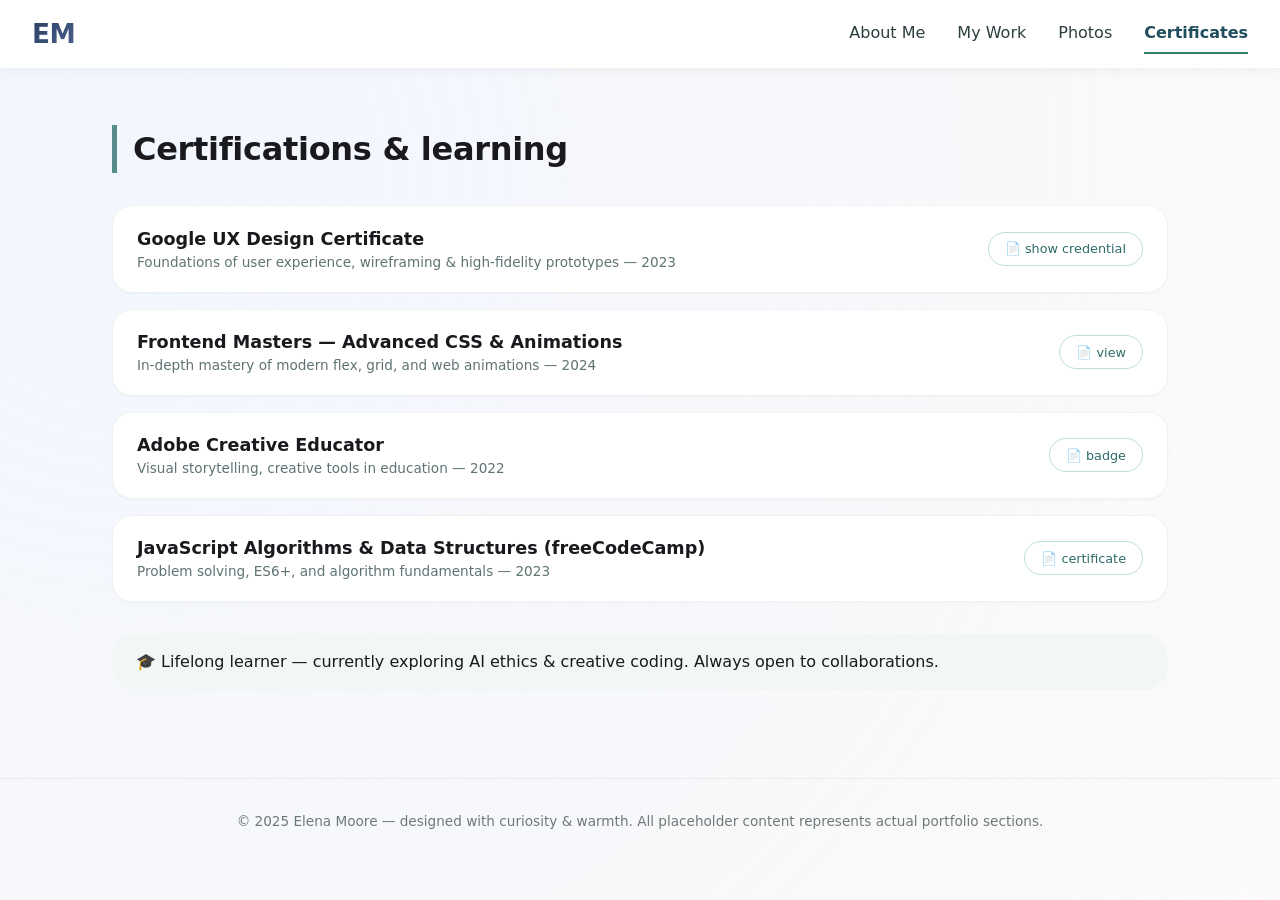
==== certificates.html @ be249869 "Rename certs.html to certificates.html" ====
<!DOCTYPE html>
<html lang="en">
<head>
  <meta charset="UTF-8">
  <meta name="viewport" content="width=device-width, initial-scale=1.0, viewport-fit=cover">
  <title>Elena Moore | Certificates</title>
  <link rel="stylesheet" href="css/style.css">
</head>
<body>

<header class="site-header">
  <div class="nav-container">
    <div class="logo">
      <a href="index.html">EM</a>
    </div>
    <ul class="nav-links">
      <li><a href="index.html">About Me</a></li>
      <li><a href="work.html">My Work</a></li>
      <li><a href="photos.html">Photos</a></li>
      <li><a href="certificates.html" class="active">Certificates</a></li>
    </ul>
  </div>
</header>

<main class="main-content">
  <h2 class="section-title">Certifications & learning</h2>
  <div class="cert-list">
    <div class="cert-entry">
      <div class="cert-info">
        <h4>Google UX Design Certificate</h4>
        <p>Foundations of user experience, wireframing & high-fidelity prototypes — 2023</p>
      </div>
      <a href="#" class="cert-link" onclick="alert('🔐 Demo credential. In production, this would link to your actual certificate.'); return false;">📄 show credential</a>
    </div>
    <div class="cert-entry">
      <div class="cert-info">
        <h4>Frontend Masters — Advanced CSS & Animations</h4>
        <p>In-depth mastery of modern flex, grid, and web animations — 2024</p>
      </div>
      <a href="#" class="cert-link" onclick="alert('🔐 Demo credential. In production, this would link to your actual certificate.'); return false;">📄 view</a>
    </div>
    <div class="cert-entry">
      <div class="cert-info">
        <h4>Adobe Creative Educator</h4>
        <p>Visual storytelling, creative tools in education — 2022</p>
      </div>
      <a href="#" class="cert-link" onclick="alert('🔐 Demo credential. In production, this would link to your actual certificate.'); return false;">📄 badge</a>
    </div>
    <div class="cert-entry">
      <div class="cert-info">
        <h4>JavaScript Algorithms & Data Structures (freeCodeCamp)</h4>
        <p>Problem solving, ES6+, and algorithm fundamentals — 2023</p>
      </div>
      <a href="#" class="cert-link" onclick="alert('🔐 Demo credential. In production, this would link to your actual certificate.'); return false;">📄 certificate</a>
    </div>
  </div>
  <div style="margin-top: 2rem; background: #f2f6f5; border-radius: 24px; padding: 1rem 1.5rem;">
    <p>🎓 Lifelong learner — currently exploring AI ethics & creative coding. Always open to collaborations.</p>
  </div>
</main>

<footer class="site-footer">
  <p>© 2025 Elena Moore — designed with curiosity & warmth. All placeholder content represents actual portfolio sections.</p>
</footer>

</body>
</html>
---- css/style.css ----
* {
  margin: 0;
  padding: 0;
  box-sizing: border-box;
}

body {
  background: #fbfbfd;
  font-family: 'Inter', system-ui, -apple-system, 'Segoe UI', Roboto, Helvetica, Arial, sans-serif;
  color: #1a1a1e;
  line-height: 1.5;
  scroll-behavior: smooth;
}

/* smooth gradient background accent */
body::before {
  content: '';
  position: fixed;
  top: 0;
  left: 0;
  width: 100%;
  height: 100%;
  background: radial-gradient(circle at 10% 20%, rgba(230, 240, 255, 0.4), rgba(255, 245, 240, 0.2));
  z-index: -2;
  pointer-events: none;
}

/* ========== NAVIGATION (TOP) ========== */
.site-header {
  background: rgba(255, 255, 255, 0.92);
  backdrop-filter: blur(12px);
  -webkit-backdrop-filter: blur(12px);
  box-shadow: 0 1px 2px rgba(0, 0, 0, 0.02), 0 4px 12px rgba(0, 0, 0, 0.03);
  border-bottom: 1px solid rgba(0, 0, 0, 0.05);
  position: sticky;
  top: 0;
  z-index: 100;
  width: 100%;
}

.nav-container {
  max-width: 1280px;
  margin: 0 auto;
  padding: 0.9rem 2rem;
  display: flex;
  align-items: center;
  justify-content: space-between;
  flex-wrap: wrap;
  gap: 1rem;
}

.logo a {
  font-size: 1.65rem;
  font-weight: 600;
  letter-spacing: -0.02em;
  background: linear-gradient(135deg, #2c3e66, #4a628a);
  background-clip: text;
  -webkit-background-clip: text;
  color: transparent;
  text-decoration: none;
  transition: opacity 0.2s;
}

.logo a:hover {
  opacity: 0.8;
}

.nav-links {
  display: flex;
  gap: 2rem;
  list-style: none;
  flex-wrap: wrap;
}

.nav-links li a {
  text-decoration: none;
  font-size: 1rem;
  font-weight: 500;
  font-family: inherit;
  color: #2c3e3f;
  padding: 0.4rem 0;
  transition: color 0.2s, border-bottom 0.2s;
  border-bottom: 2px solid transparent;
  display: inline-block;
}

.nav-links li a:hover {
  color: #1f5f6b;
  border-bottom-color: #87b9bb;
}

/* active tab indicator */
.nav-links li a.active {
  color: #1f4e5c;
  border-bottom-color: #2f7d6b;
  font-weight: 600;
}

/* ========== MAIN CONTENT ========== */
.main-content {
  max-width: 1120px;
  margin: 2rem auto 4rem;
  padding: 1.5rem 2rem;
  animation: fadeScale 0.35s ease-out forwards;
}

@keyframes fadeScale {
  0% {
    opacity: 0;
    transform: translateY(12px);
  }
  100% {
    opacity: 1;
    transform: translateY(0);
  }
}

/* about me */
.about-grid {
  display: flex;
  flex-wrap: wrap;
  gap: 2.5rem;
  align-items: center;
  margin-top: 1rem;
}

.profile-pic {
  flex: 1.2;
  min-width: 200px;
  text-align: center;
}

.avatar-placeholder {
  background: linear-gradient(145deg, #d9e2ec, #cbdbe9);
  border-radius: 48% 52% 40% 60% / 70% 40% 60% 30%;
  width: 240px;
  height: 240px;
  display: inline-flex;
  align-items: center;
  justify-content: center;
  box-shadow: 0 20px 30px -12px rgba(0, 0, 0, 0.1);
  transition: transform 0.3s;
}

.avatar-placeholder:hover {
  transform: scale(1.02);
}

.avatar-placeholder span {
  font-size: 4.2rem;
  font-weight: 400;
  color: #2a4b5c;
}

.about-text {
  flex: 2;
}

.about-text h2 {
  font-size: 2.2rem;
  font-weight: 600;
  letter-spacing: -0.01em;
  background: linear-gradient(115deg, #1e2f3f, #2d5f6e);
  background-clip: text;
  -webkit-background-clip: text;
  color: transparent;
  margin-bottom: 0.75rem;
}

.about-text .tagline {
  font-size: 1.2rem;
  color: #3f6b6b;
  border-left: 3px solid #6aa9aa;
  padding-left: 1rem;
  margin-bottom: 1.2rem;
}

.about-text p {
  margin-bottom: 1.2rem;
  color: #2d3a40;
}

.social-links {
  display: flex;
  gap: 1rem;
  margin-top: 1rem;
}

.social-links a {
  text-decoration: none;
  font-weight: 500;
  background: #eef3f3;
  padding: 0.3rem 1rem;
  border-radius: 40px;
  font-size: 0.85rem;
  color: #235b5e;
  transition: all 0.2s;
}

.social-links a:hover {
  background: #d0e2e2;
  color: #0e3e42;
}

/* work / photos / certificates cards style */
.section-title {
  font-size: 2rem;
  font-weight: 600;
  margin-bottom: 2rem;
  letter-spacing: -0.3px;
  border-left: 5px solid #578a8b;
  padding-left: 1rem;
}

.cards-grid {
  display: grid;
  grid-template-columns: repeat(auto-fill, minmax(280px, 1fr));
  gap: 2rem;
}

.card {
  background: white;
  border-radius: 28px;
  padding: 1.5rem;
  box-shadow: 0 10px 20px -5px rgba(0, 0, 0, 0.05), 0 0 0 1px rgba(0, 0, 0, 0.02);
  transition: all 0.25s ease;
  border: 1px solid rgba(0, 0, 0, 0.03);
}

.card:hover {
  transform: translateY(-5px);
  box-shadow: 0 24px 36px -12px rgba(0, 0, 0, 0.12);
  border-color: rgba(100, 140, 130, 0.2);
}

.card-icon {
  font-size: 2.5rem;
  margin-bottom: 1rem;
}

.card h3 {
  font-size: 1.4rem;
  margin-bottom: 0.5rem;
  font-weight: 600;
}

.card p {
  color: #4b5b60;
  font-size: 0.9rem;
}

.badge {
  display: inline-block;
  background: #eef2f5;
  border-radius: 100px;
  padding: 0.2rem 0.8rem;
  font-size: 0.75rem;
  margin-top: 1rem;
  color: #2c6b6b;
}

/* photo gallery specific */
.photo-gallery {
  display: grid;
  grid-template-columns: repeat(auto-fill, minmax(200px, 1fr));
  gap: 1.5rem;
}

.photo-item {
  background: #fffaf5;
  border-radius: 24px;
  overflow: hidden;
  box-shadow: 0 6px 12px -8px rgba(0, 0, 0, 0.1);
  transition: 0.2s;
}

.photo-placeholder {
  background: #ebe9e9;
  height: 180px;
  display: flex;
  align-items: center;
  justify-content: center;
  font-size: 3rem;
  color: #6f8f8f;
}

.photo-item p {
  padding: 0.8rem 1rem;
  font-weight: 500;
  background: white;
  text-align: center;
}

/* certificates style */
.cert-list {
  display: flex;
  flex-direction: column;
  gap: 1rem;
}

.cert-entry {
  background: white;
  border-radius: 20px;
  padding: 1.2rem 1.5rem;
  display: flex;
  align-items: center;
  flex-wrap: wrap;
  justify-content: space-between;
  box-shadow: 0 1px 2px rgba(0, 0, 0, 0.03);
  border: 1px solid #eef2f0;
}

.cert-info h4 {
  font-weight: 600;
  font-size: 1.1rem;
}

.cert-info p {
  font-size: 0.85rem;
  color: #5f7373;
}

.cert-link {
  background: none;
  border: 1.5px solid #bbe0dc;
  padding: 0.4rem 1rem;
  border-radius: 60px;
  font-size: 0.8rem;
  font-weight: 500;
  color: #2e6b67;
  cursor: pointer;
  transition: 0.1s;
  display: inline-block;
  text-decoration: none;
}

.cert-link:hover {
  background: #e0f0ee;
}

/* footer */
.site-footer {
  text-align: center;
  padding: 2rem;
  margin-top: 2rem;
  color: #6c7a77;
  font-size: 0.85rem;
  border-top: 1px solid rgba(0, 0, 0, 0.05);
}

/* responsive */
@media (max-width: 680px) {
  .nav-container {
    flex-direction: column;
    align-items: center;
    padding: 1rem;
  }
  .nav-links {
    justify-content: center;
    gap: 1.2rem;
  }
  .about-grid {
    flex-direction: column;
    text-align: center;
  }
  .about-text .tagline {
    border-left: none;
    text-align: center;
  }
  .section-title {
    font-size: 1.8rem;
  }
  .main-content {
    padding: 1rem;
  }
}
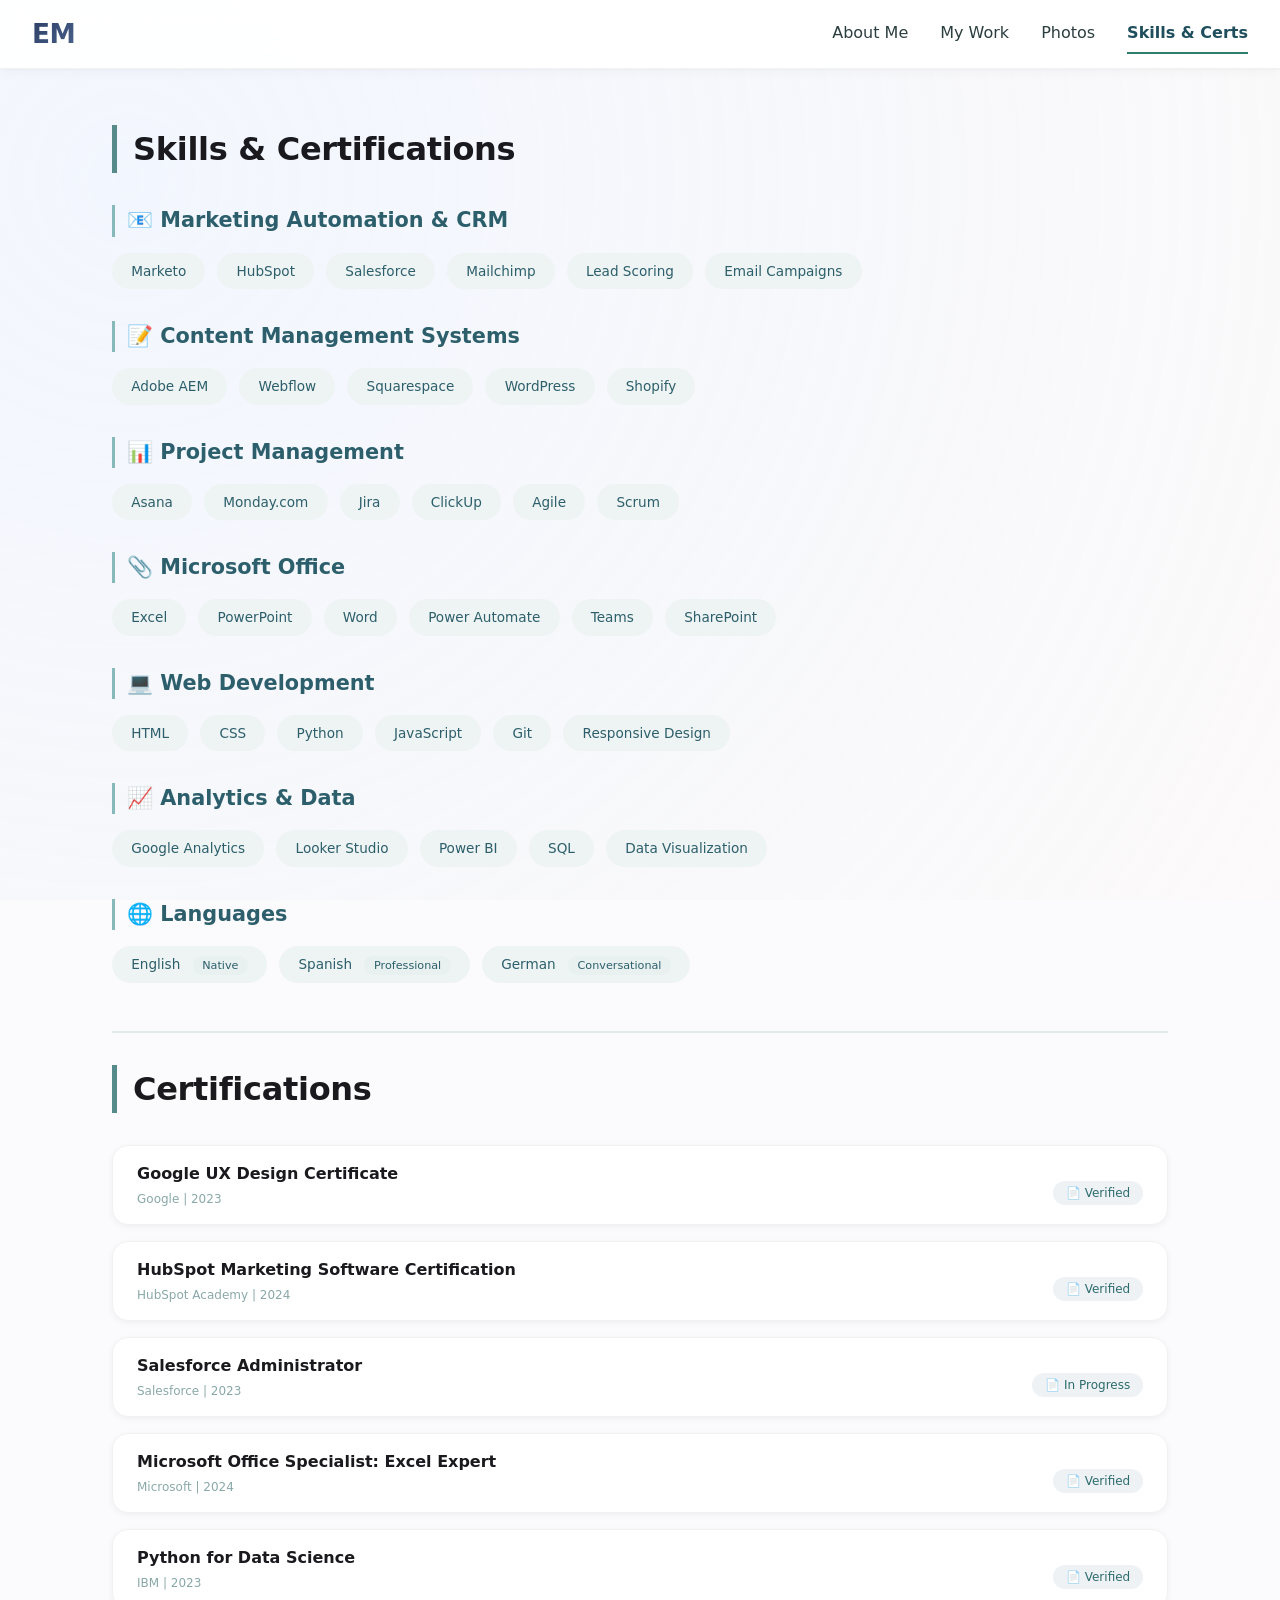
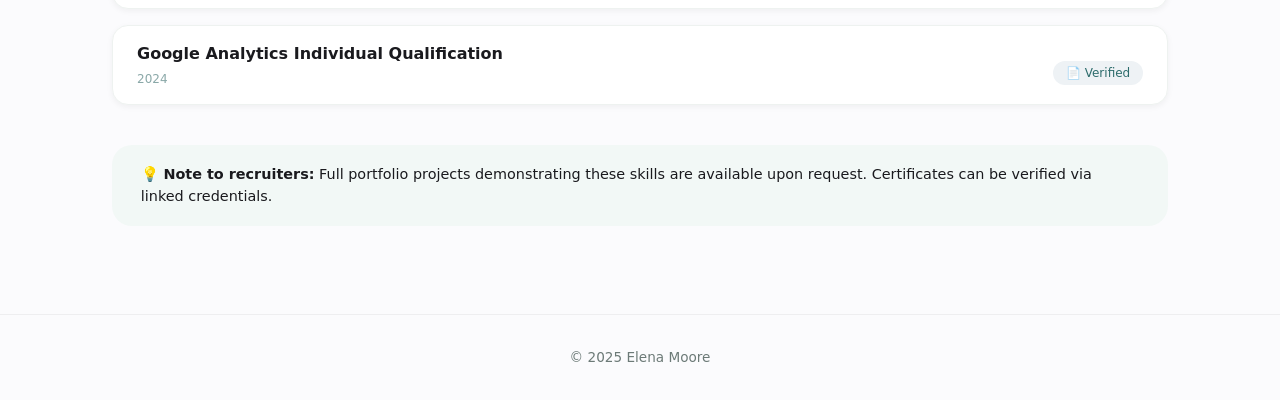
==== commit dbfae4c1: "Update certificates.html" ====
--- a/certificates.html
+++ b/certificates.html
@@ -2,9 +2,99 @@
 <html lang="en">
 <head>
   <meta charset="UTF-8">
-  <meta name="viewport" content="width=device-width, initial-scale=1.0, viewport-fit=cover">
-  <title>Elena Moore | Certificates</title>
+  <meta name="viewport" content="width=device-width, initial-scale=1.0">
+  <title>Elena Moore | Skills & Certificates</title>
   <link rel="stylesheet" href="css/style.css">
+  <style>
+    /* Additional styles for skills page */
+    .skills-section {
+      margin-bottom: 3rem;
+    }
+    
+    .skills-category {
+      margin-bottom: 2rem;
+    }
+    
+    .skills-category h3 {
+      font-size: 1.3rem;
+      margin-bottom: 1rem;
+      color: #2c5f6b;
+      border-left: 3px solid #87b9bb;
+      padding-left: 0.75rem;
+    }
+    
+    .skills-grid {
+      display: flex;
+      flex-wrap: wrap;
+      gap: 0.75rem;
+      margin-bottom: 1rem;
+    }
+    
+    .skill-tag {
+      background: #eef3f3;
+      padding: 0.5rem 1.2rem;
+      border-radius: 40px;
+      font-size: 0.85rem;
+      font-weight: 500;
+      color: #2c5f6b;
+      transition: all 0.2s;
+    }
+    
+    .skill-tag:hover {
+      background: #d0e2e2;
+      transform: translateY(-2px);
+    }
+    
+    .skill-tag.highlight {
+      background: #2c5f6b;
+      color: white;
+    }
+    
+    .cert-section {
+      margin-top: 2rem;
+      padding-top: 1rem;
+      border-top: 2px solid #e0eceb;
+    }
+    
+    .cert-item {
+      background: white;
+      border-radius: 16px;
+      padding: 1rem 1.5rem;
+      margin-bottom: 1rem;
+      display: flex;
+      justify-content: space-between;
+      align-items: center;
+      flex-wrap: wrap;
+      gap: 0.5rem;
+      box-shadow: 0 2px 6px rgba(0,0,0,0.05);
+      border: 1px solid #eef2f0;
+    }
+    
+    .cert-info h4 {
+      font-size: 1rem;
+      margin-bottom: 0.25rem;
+    }
+    
+    .cert-date {
+      font-size: 0.75rem;
+      color: #8aa8a8;
+    }
+    
+    .skill-level {
+      font-size: 0.7rem;
+      background: #e8f0f0;
+      padding: 0.2rem 0.6rem;
+      border-radius: 20px;
+      margin-left: 0.5rem;
+    }
+    
+    @media (max-width: 600px) {
+      .cert-item {
+        flex-direction: column;
+        align-items: flex-start;
+      }
+    }
+  </style>
 </head>
 <body>
 
@@ -17,50 +107,165 @@
       <li><a href="index.html">About Me</a></li>
       <li><a href="work.html">My Work</a></li>
       <li><a href="photos.html">Photos</a></li>
-      <li><a href="certificates.html" class="active">Certificates</a></li>
+      <li><a href="certificates.html" class="active">Skills & Certs</a></li>
     </ul>
   </div>
 </header>
 
 <main class="main-content">
-  <h2 class="section-title">Certifications & learning</h2>
-  <div class="cert-list">
-    <div class="cert-entry">
+  <h2 class="section-title">Skills & Certifications</h2>
+  
+  <!-- SKILLS SECTION -->
+  <div class="skills-section">
+    
+    <!-- Marketing Automation -->
+    <div class="skills-category">
+      <h3>📧 Marketing Automation & CRM</h3>
+      <div class="skills-grid">
+        <span class="skill-tag">Marketo</span>
+        <span class="skill-tag">HubSpot</span>
+        <span class="skill-tag">Salesforce</span>
+        <span class="skill-tag">Mailchimp</span>
+        <span class="skill-tag">Lead Scoring</span>
+        <span class="skill-tag">Email Campaigns</span>
+      </div>
+    </div>
+    
+    <!-- Content Management -->
+    <div class="skills-category">
+      <h3>📝 Content Management Systems</h3>
+      <div class="skills-grid">
+        <span class="skill-tag">Adobe AEM</span>
+        <span class="skill-tag">Webflow</span>
+        <span class="skill-tag">Squarespace</span>
+        <span class="skill-tag">WordPress</span>
+        <span class="skill-tag">Shopify</span>
+      </div>
+    </div>
+    
+    <!-- Project Management -->
+    <div class="skills-category">
+      <h3>📊 Project Management</h3>
+      <div class="skills-grid">
+        <span class="skill-tag">Asana</span>
+        <span class="skill-tag">Monday.com</span>
+        <span class="skill-tag">Jira</span>
+        <span class="skill-tag">ClickUp</span>
+        <span class="skill-tag">Agile</span>
+        <span class="skill-tag">Scrum</span>
+      </div>
+    </div>
+    
+    <!-- Microsoft Office -->
+    <div class="skills-category">
+      <h3>📎 Microsoft Office</h3>
+      <div class="skills-grid">
+        <span class="skill-tag">Excel</span>
+        <span class="skill-tag">PowerPoint</span>
+        <span class="skill-tag">Word</span>
+        <span class="skill-tag">Power Automate</span>
+        <span class="skill-tag">Teams</span>
+        <span class="skill-tag">SharePoint</span>
+      </div>
+    </div>
+    
+    <!-- Web Development -->
+    <div class="skills-category">
+      <h3>💻 Web Development</h3>
+      <div class="skills-grid">
+        <span class="skill-tag">HTML</span>
+        <span class="skill-tag">CSS</span>
+        <span class="skill-tag">Python</span>
+        <span class="skill-tag">JavaScript</span>
+        <span class="skill-tag">Git</span>
+        <span class="skill-tag">Responsive Design</span>
+      </div>
+    </div>
+    
+    <!-- Analytics -->
+    <div class="skills-category">
+      <h3>📈 Analytics & Data</h3>
+      <div class="skills-grid">
+        <span class="skill-tag">Google Analytics</span>
+        <span class="skill-tag">Looker Studio</span>
+        <span class="skill-tag">Power BI</span>
+        <span class="skill-tag">SQL</span>
+        <span class="skill-tag">Data Visualization</span>
+      </div>
+    </div>
+    
+    <!-- Languages (if applicable) -->
+    <div class="skills-category">
+      <h3>🌐 Languages</h3>
+      <div class="skills-grid">
+        <span class="skill-tag">English <span class="skill-level">Native</span></span>
+        <span class="skill-tag">Spanish <span class="skill-level">Professional</span></span>
+        <span class="skill-tag">German <span class="skill-level">Conversational</span></span>
+      </div>
+    </div>
+  </div>
+  
+  <!-- CERTIFICATIONS SECTION -->
+  <div class="cert-section">
+    <h2 class="section-title" style="margin-top: 1rem;">Certifications</h2>
+    
+    <div class="cert-item">
       <div class="cert-info">
         <h4>Google UX Design Certificate</h4>
-        <p>Foundations of user experience, wireframing & high-fidelity prototypes — 2023</p>
-      </div>
-      <a href="#" class="cert-link" onclick="alert('🔐 Demo credential. In production, this would link to your actual certificate.'); return false;">📄 show credential</a>
-    </div>
-    <div class="cert-entry">
-      <div class="cert-info">
-        <h4>Frontend Masters — Advanced CSS & Animations</h4>
-        <p>In-depth mastery of modern flex, grid, and web animations — 2024</p>
-      </div>
-      <a href="#" class="cert-link" onclick="alert('🔐 Demo credential. In production, this would link to your actual certificate.'); return false;">📄 view</a>
-    </div>
-    <div class="cert-entry">
-      <div class="cert-info">
-        <h4>Adobe Creative Educator</h4>
-        <p>Visual storytelling, creative tools in education — 2022</p>
-      </div>
-      <a href="#" class="cert-link" onclick="alert('🔐 Demo credential. In production, this would link to your actual certificate.'); return false;">📄 badge</a>
-    </div>
-    <div class="cert-entry">
-      <div class="cert-info">
-        <h4>JavaScript Algorithms & Data Structures (freeCodeCamp)</h4>
-        <p>Problem solving, ES6+, and algorithm fundamentals — 2023</p>
-      </div>
-      <a href="#" class="cert-link" onclick="alert('🔐 Demo credential. In production, this would link to your actual certificate.'); return false;">📄 certificate</a>
-    </div>
-  </div>
-  <div style="margin-top: 2rem; background: #f2f6f5; border-radius: 24px; padding: 1rem 1.5rem;">
-    <p>🎓 Lifelong learner — currently exploring AI ethics & creative coding. Always open to collaborations.</p>
+        <div class="cert-date">Google | 2023</div>
+      </div>
+      <span class="badge">📄 Verified</span>
+    </div>
+    
+    <div class="cert-item">
+      <div class="cert-info">
+        <h4>HubSpot Marketing Software Certification</h4>
+        <div class="cert-date">HubSpot Academy | 2024</div>
+      </div>
+      <span class="badge">📄 Verified</span>
+    </div>
+    
+    <div class="cert-item">
+      <div class="cert-info">
+        <h4>Salesforce Administrator</h4>
+        <div class="cert-date">Salesforce | 2023</div>
+      </div>
+      <span class="badge">📄 In Progress</span>
+    </div>
+    
+    <div class="cert-item">
+      <div class="cert-info">
+        <h4>Microsoft Office Specialist: Excel Expert</h4>
+        <div class="cert-date">Microsoft | 2024</div>
+      </div>
+      <span class="badge">📄 Verified</span>
+    </div>
+    
+    <div class="cert-item">
+      <div class="cert-info">
+        <h4>Python for Data Science</h4>
+        <div class="cert-date">IBM | 2023</div>
+      </div>
+      <span class="badge">📄 Verified</span>
+    </div>
+    
+    <div class="cert-item">
+      <div class="cert-info">
+        <h4>Google Analytics Individual Qualification</h4>
+        <div class="cert-date">2024</div>
+      </div>
+      <span class="badge">📄 Verified</span>
+    </div>
+  </div>
+  
+  <!-- Optional: Skill Proficiency Summary -->
+  <div style="margin-top: 2.5rem; background: #f2f8f6; border-radius: 20px; padding: 1.2rem 1.8rem;">
+    <p style="font-size: 0.9rem;">💡 <strong>Note to recruiters:</strong> Full portfolio projects demonstrating these skills are available upon request. Certificates can be verified via linked credentials.</p>
   </div>
 </main>
 
 <footer class="site-footer">
-  <p>© 2025 Elena Moore — designed with curiosity & warmth. All placeholder content represents actual portfolio sections.</p>
+  <p>© 2025 Elena Moore</p>
 </footer>
 
 </body>
--- a/css/style.css
+++ b/css/style.css
@@ -131,21 +131,46 @@
 }
 
 .avatar-placeholder {
-  background: linear-gradient(145deg, #d9e2ec, #cbdbe9);
-  border-radius: 48% 52% 40% 60% / 70% 40% 60% 30%;
   width: 240px;
   height: 240px;
-  display: inline-flex;
-  align-items: center;
-  justify-content: center;
-  box-shadow: 0 20px 30px -12px rgba(0, 0, 0, 0.1);
-  transition: transform 0.3s;
-}
-
+  margin: 0 auto;
+  /* Choose your preferred shape below - I recommend starting with #1 */
+  
+  /* OPTION 1: Clean circle (best for preserving quality) 
+  border-radius: 50%; */
+  
+  /* OPTION 2: Subtle rounded square 
+  border-radius: 28px; */
+  
+  /* OPTION 3: Original blob shape */
+  border-radius: 48% 52% 40% 60% / 70% 40% 60% 30%; 
+  
+  overflow: hidden;
+  box-shadow: 0 20px 30px -12px rgba(0, 0, 0, 0.15);
+  transition: transform 0.3s ease, box-shadow 0.3s ease;
+  background: #f0f3f5; /* Neutral background while loading */
+}
+
+.avatar-placeholder img {
+  width: 100%;
+  height: 100%;
+  object-fit: cover;  /* Preserves aspect ratio while filling container */
+  object-position: center 20%; /* Adjusts vertical focus - change 20% to where eyes/face are */
+  display: block;
+  image-rendering: auto;  /* Ensures browser uses highest quality */
+  image-rendering: crisp-edges;  /* For sharp edges on PNGs */
+  image-rendering: pixelated;  /* For pixel art - remove if not needed */
+}
+
+/* Optional: Slight zoom on hover (doesn't reduce quality) */
 .avatar-placeholder:hover {
   transform: scale(1.02);
-}
-
+  box-shadow: 0 25px 35px -12px rgba(0, 0, 0, 0.2);
+}
+
+.avatar-placeholder:hover img {
+  transform: scale(1.03);  /* Subtle zoom preserves quality */
+}
 .avatar-placeholder span {
   font-size: 4.2rem;
   font-weight: 400;
@@ -373,4 +398,4 @@
   .main-content {
     padding: 1rem;
   }
-}+}
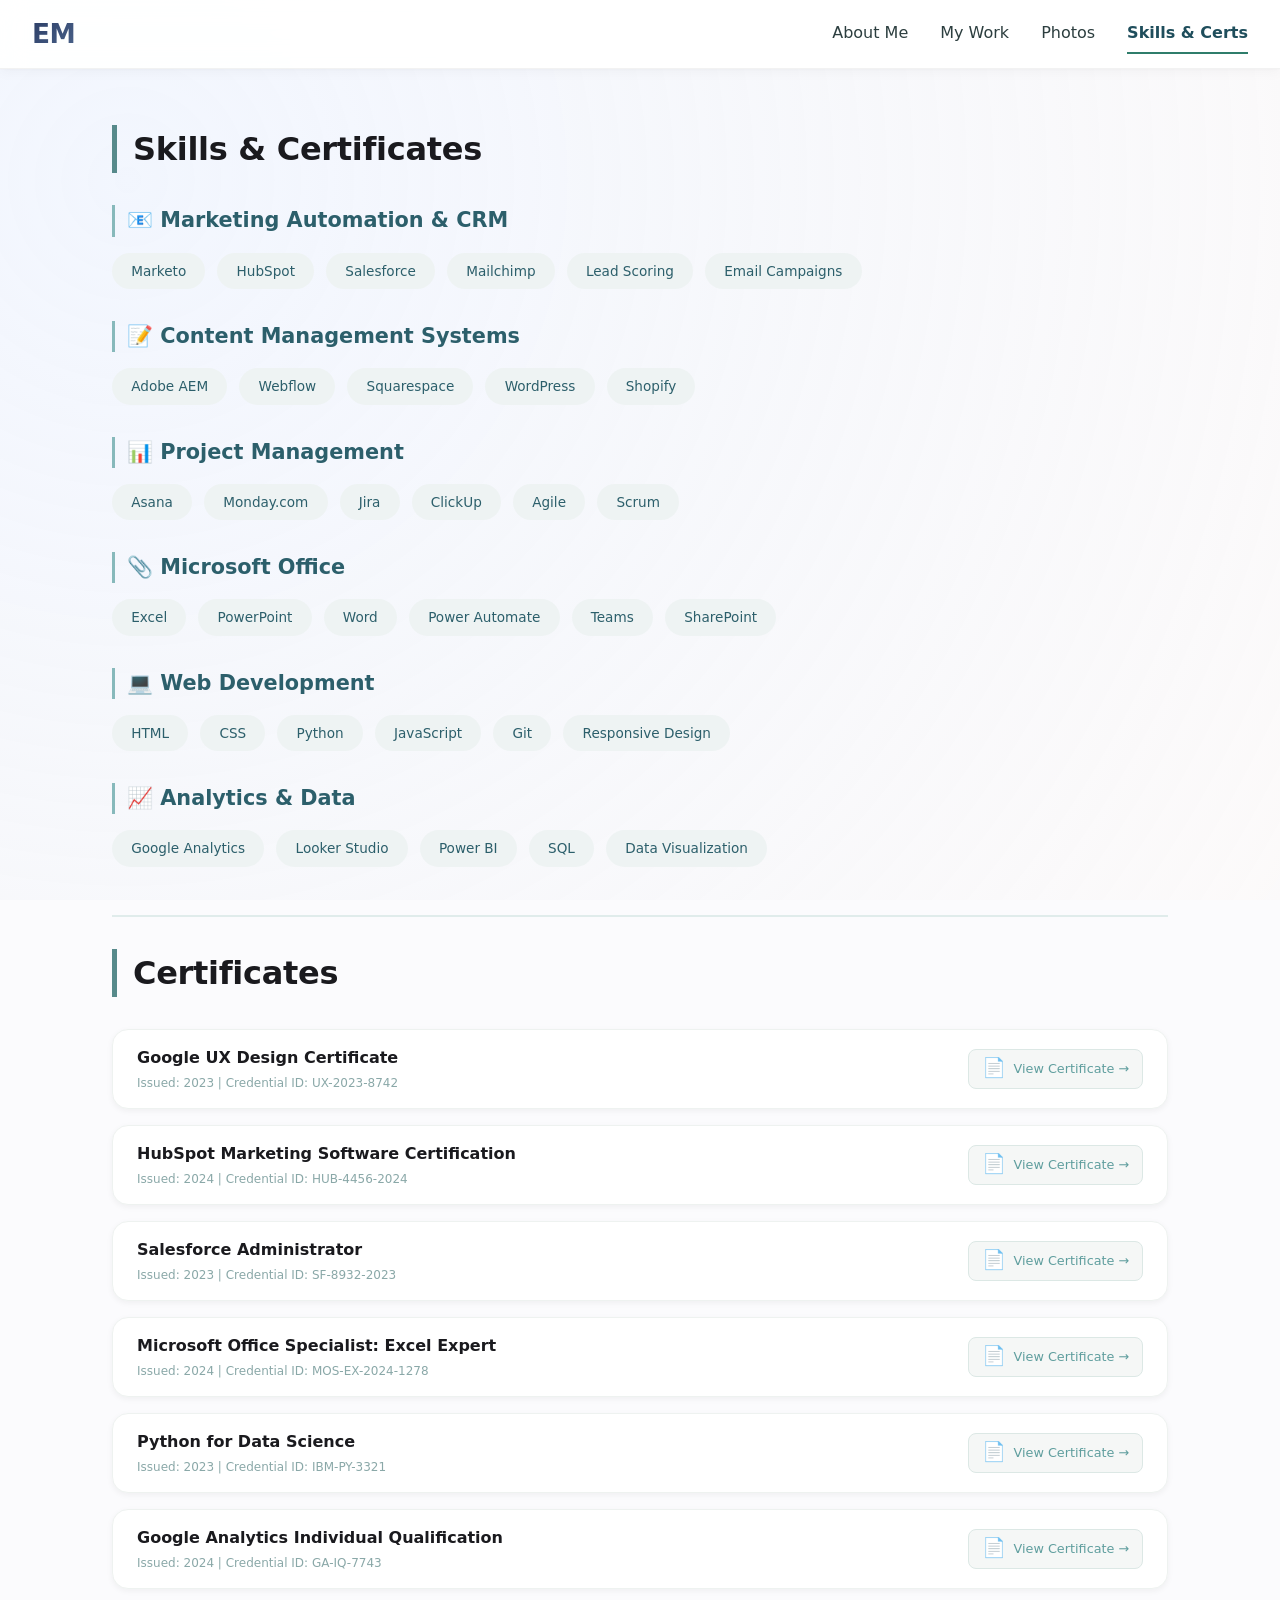
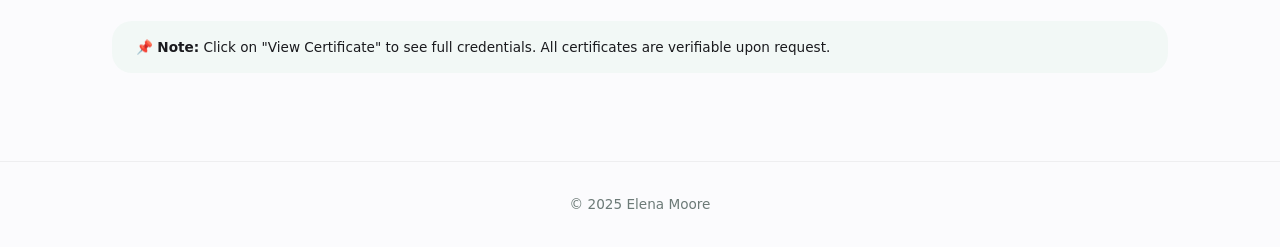
==== commit 65fb0f97: "Update certificates.html" ====
--- a/certificates.html
+++ b/certificates.html
@@ -45,11 +45,7 @@
       transform: translateY(-2px);
     }
     
-    .skill-tag.highlight {
-      background: #2c5f6b;
-      color: white;
-    }
-    
+    /* Certificates section */
     .cert-section {
       margin-top: 2rem;
       padding-top: 1rem;
@@ -65,9 +61,19 @@
       justify-content: space-between;
       align-items: center;
       flex-wrap: wrap;
-      gap: 0.5rem;
+      gap: 1rem;
       box-shadow: 0 2px 6px rgba(0,0,0,0.05);
       border: 1px solid #eef2f0;
+      transition: all 0.2s;
+    }
+    
+    .cert-item:hover {
+      box-shadow: 0 4px 12px rgba(0,0,0,0.1);
+    }
+    
+    .cert-info {
+      flex: 2;
+      min-width: 180px;
     }
     
     .cert-info h4 {
@@ -80,18 +86,121 @@
       color: #8aa8a8;
     }
     
-    .skill-level {
-      font-size: 0.7rem;
-      background: #e8f0f0;
-      padding: 0.2rem 0.6rem;
-      border-radius: 20px;
-      margin-left: 0.5rem;
-    }
-    
-    @media (max-width: 600px) {
+    /* Thumbnail styles */
+    .cert-thumbnail {
+      cursor: pointer;
+      transition: all 0.2s;
+      background: #f5f7f6;
+      border-radius: 8px;
+      padding: 0.3rem 0.8rem;
+      display: flex;
+      align-items: center;
+      gap: 0.5rem;
+      border: 1px solid #dce8e5;
+    }
+    
+    .cert-thumbnail:hover {
+      background: #e8f0ee;
+      transform: scale(1.02);
+    }
+    
+    .cert-thumbnail span:first-child {
+      font-size: 1.2rem;
+    }
+    
+    .thumbnail-icon {
+      font-size: 0.8rem;
+      color: #5f9e9e;
+    }
+    
+    /* Modal/Popup styles */
+    .modal {
+      display: none;
+      position: fixed;
+      z-index: 1000;
+      left: 0;
+      top: 0;
+      width: 100%;
+      height: 100%;
+      background-color: rgba(0,0,0,0.85);
+      backdrop-filter: blur(5px);
+    }
+    
+    .modal-content {
+      position: relative;
+      background-color: white;
+      margin: 5% auto;
+      padding: 1rem;
+      width: 85%;
+      max-width: 800px;
+      border-radius: 16px;
+      box-shadow: 0 25px 50px rgba(0,0,0,0.3);
+      animation: modalFadeIn 0.3s ease;
+    }
+    
+    @keyframes modalFadeIn {
+      from {
+        opacity: 0;
+        transform: scale(0.95);
+      }
+      to {
+        opacity: 1;
+        transform: scale(1);
+      }
+    }
+    
+    .modal-header {
+      display: flex;
+      justify-content: space-between;
+      align-items: center;
+      padding: 0.5rem 1rem;
+      border-bottom: 1px solid #e0eceb;
+    }
+    
+    .modal-header h3 {
+      margin: 0;
+      color: #2c5f6b;
+    }
+    
+    .close-modal {
+      font-size: 1.8rem;
+      font-weight: bold;
+      cursor: pointer;
+      color: #8aa8a8;
+      transition: 0.2s;
+    }
+    
+    .close-modal:hover {
+      color: #2c5f6b;
+    }
+    
+    .modal-body {
+      padding: 1.5rem;
+      text-align: center;
+    }
+    
+    .modal-body img {
+      max-width: 100%;
+      max-height: 70vh;
+      border-radius: 8px;
+      box-shadow: 0 4px 12px rgba(0,0,0,0.1);
+    }
+    
+    .modal-body p {
+      margin-top: 1rem;
+      color: #5f6e6a;
+      font-size: 0.85rem;
+    }
+    
+    @media (max-width: 700px) {
       .cert-item {
         flex-direction: column;
         align-items: flex-start;
+      }
+      
+      .modal-content {
+        width: 95%;
+        margin: 10% auto;
       }
     }
   </style>
@@ -113,9 +222,9 @@
 </header>
 
 <main class="main-content">
-  <h2 class="section-title">Skills & Certifications</h2>
+  <h2 class="section-title">Skills & Certificates</h2>
   
-  <!-- SKILLS SECTION -->
+  <!-- ========== SKILLS SECTION (TOP) ========== -->
   <div class="skills-section">
     
     <!-- Marketing Automation -->
@@ -193,74 +302,87 @@
         <span class="skill-tag">Data Visualization</span>
       </div>
     </div>
-    
-    <!-- Languages (if applicable) -->
-    <div class="skills-category">
-      <h3>🌐 Languages</h3>
-      <div class="skills-grid">
-        <span class="skill-tag">English <span class="skill-level">Native</span></span>
-        <span class="skill-tag">Spanish <span class="skill-level">Professional</span></span>
-        <span class="skill-tag">German <span class="skill-level">Conversational</span></span>
-      </div>
-    </div>
   </div>
   
-  <!-- CERTIFICATIONS SECTION -->
+  <!-- ========== CERTIFICATES SECTION (BOTTOM) ========== -->
   <div class="cert-section">
-    <h2 class="section-title" style="margin-top: 1rem;">Certifications</h2>
-    
+    <h2 class="section-title" style="margin-top: 1rem;">Certificates</h2>
+    
+    <!-- Certificate 1 -->
     <div class="cert-item">
       <div class="cert-info">
         <h4>Google UX Design Certificate</h4>
-        <div class="cert-date">Google | 2023</div>
-      </div>
-      <span class="badge">📄 Verified</span>
-    </div>
-    
+        <div class="cert-date">Issued: 2023 | Credential ID: UX-2023-8742</div>
+      </div>
+      <div class="cert-thumbnail" onclick="openModal('cert1')">
+        <span>📄</span>
+        <span class="thumbnail-icon">View Certificate →</span>
+      </div>
+    </div>
+    
+    <!-- Certificate 2 -->
     <div class="cert-item">
       <div class="cert-info">
         <h4>HubSpot Marketing Software Certification</h4>
-        <div class="cert-date">HubSpot Academy | 2024</div>
-      </div>
-      <span class="badge">📄 Verified</span>
-    </div>
-    
+        <div class="cert-date">Issued: 2024 | Credential ID: HUB-4456-2024</div>
+      </div>
+      <div class="cert-thumbnail" onclick="openModal('cert2')">
+        <span>📄</span>
+        <span class="thumbnail-icon">View Certificate →</span>
+      </div>
+    </div>
+    
+    <!-- Certificate 3 -->
     <div class="cert-item">
       <div class="cert-info">
         <h4>Salesforce Administrator</h4>
-        <div class="cert-date">Salesforce | 2023</div>
-      </div>
-      <span class="badge">📄 In Progress</span>
-    </div>
-    
+        <div class="cert-date">Issued: 2023 | Credential ID: SF-8932-2023</div>
+      </div>
+      <div class="cert-thumbnail" onclick="openModal('cert3')">
+        <span>📄</span>
+        <span class="thumbnail-icon">View Certificate →</span>
+      </div>
+    </div>
+    
+    <!-- Certificate 4 -->
     <div class="cert-item">
       <div class="cert-info">
         <h4>Microsoft Office Specialist: Excel Expert</h4>
-        <div class="cert-date">Microsoft | 2024</div>
-      </div>
-      <span class="badge">📄 Verified</span>
-    </div>
-    
+        <div class="cert-date">Issued: 2024 | Credential ID: MOS-EX-2024-1278</div>
+      </div>
+      <div class="cert-thumbnail" onclick="openModal('cert4')">
+        <span>📄</span>
+        <span class="thumbnail-icon">View Certificate →</span>
+      </div>
+    </div>
+    
+    <!-- Certificate 5 -->
     <div class="cert-item">
       <div class="cert-info">
         <h4>Python for Data Science</h4>
-        <div class="cert-date">IBM | 2023</div>
-      </div>
-      <span class="badge">📄 Verified</span>
-    </div>
-    
+        <div class="cert-date">Issued: 2023 | Credential ID: IBM-PY-3321</div>
+      </div>
+      <div class="cert-thumbnail" onclick="openModal('cert5')">
+        <span>📄</span>
+        <span class="thumbnail-icon">View Certificate →</span>
+      </div>
+    </div>
+    
+    <!-- Certificate 6 -->
     <div class="cert-item">
       <div class="cert-info">
         <h4>Google Analytics Individual Qualification</h4>
-        <div class="cert-date">2024</div>
-      </div>
-      <span class="badge">📄 Verified</span>
+        <div class="cert-date">Issued: 2024 | Credential ID: GA-IQ-7743</div>
+      </div>
+      <div class="cert-thumbnail" onclick="openModal('cert6')">
+        <span>📄</span>
+        <span class="thumbnail-icon">View Certificate →</span>
+      </div>
     </div>
   </div>
   
-  <!-- Optional: Skill Proficiency Summary -->
-  <div style="margin-top: 2.5rem; background: #f2f8f6; border-radius: 20px; padding: 1.2rem 1.8rem;">
-    <p style="font-size: 0.9rem;">💡 <strong>Note to recruiters:</strong> Full portfolio projects demonstrating these skills are available upon request. Certificates can be verified via linked credentials.</p>
+  <div style="margin-top: 2rem; background: #f2f8f6; border-radius: 20px; padding: 1rem 1.5rem;">
+    <p style="font-size: 0.85rem;">📌 <strong>Note:</strong> Click on "View Certificate" to see full credentials. All certificates are verifiable upon request.</p>
   </div>
 </main>
 
@@ -268,5 +390,101 @@
   <p>© 2025 Elena Moore</p>
 </footer>
 
+<!-- ========== MODAL POPUPS FOR CERTIFICATES ========== -->
+<div id="certModal" class="modal">
+  <div class="modal-content">
+    <div class="modal-header">
+      <h3 id="modalTitle">Certificate</h3>
+      <span class="close-modal" onclick="closeModal()">&times;</span>
+    </div>
+    <div class="modal-body">
+      <img id="modalImage" src="" alt="Certificate">
+      <p id="modalCaption">Click outside to close</p>
+    </div>
+  </div>
+</div>
+
+<script>
+  // Certificate data - replace with your actual certificate images
+  const certificates = {
+    cert1: {
+      title: "Google UX Design Certificate",
+      image: "images/certificates/google-ux.jpg",
+      caption: "Google UX Design Certificate - Issued 2023"
+    },
+    cert2: {
+      title: "HubSpot Marketing Software Certification",
+      image: "images/certificates/hubspot-marketing.jpg",
+      caption: "HubSpot Academy Certification - Issued 2024"
+    },
+    cert3: {
+      title: "Salesforce Administrator",
+      image: "images/certificates/salesforce-admin.jpg",
+      caption: "Salesforce Administrator Certification - 2023"
+    },
+    cert4: {
+      title: "Microsoft Office Specialist: Excel Expert",
+      image: "images/certificates/mos-excel.jpg",
+      caption: "Microsoft Office Specialist - Excel Expert 2024"
+    },
+    cert5: {
+      title: "Python for Data Science",
+      image: "images/certificates/ibm-python.jpg",
+      caption: "IBM Python for Data Science - 2023"
+    },
+    cert6: {
+      title: "Google Analytics Individual Qualification",
+      image: "images/certificates/google-analytics.jpg",
+      caption: "Google Analytics IQ - 2024"
+    }
+  };
+
+  // Get modal elements
+  const modal = document.getElementById('certModal');
+  const modalTitle = document.getElementById('modalTitle');
+  const modalImage = document.getElementById('modalImage');
+  const modalCaption = document.getElementById('modalCaption');
+
+  // Open modal function
+  function openModal(certId) {
+    const cert = certificates[certId];
+    if (cert) {
+      modalTitle.textContent = cert.title;
+      modalImage.src = cert.image;
+      modalImage.alt = cert.title;
+      modalCaption.textContent = cert.caption;
+      modal.style.display = "block";
+      document.body.style.overflow = "hidden"; // Prevent scrolling behind modal
+    } else {
+      // Fallback if image not ready yet
+      modalTitle.textContent = "Certificate Preview";
+      modalImage.src = "https://placehold.co/600x400/eef3f3/2c5f6b?text=Certificate+Image+Coming+Soon";
+      modalCaption.textContent = "Upload your certificate image to display it here.";
+      modal.style.display = "block";
+      document.body.style.overflow = "hidden";
+    }
+  }
+
+  // Close modal function
+  function closeModal() {
+    modal.style.display = "none";
+    document.body.style.overflow = "auto"; // Re-enable scrolling
+  }
+
+  // Close modal when clicking outside the modal content
+  window.onclick = function(event) {
+    if (event.target == modal) {
+      closeModal();
+    }
+  }
+
+  // Close with ESC key
+  document.addEventListener('keydown', function(event) {
+    if (event.key === "Escape" && modal.style.display === "block") {
+      closeModal();
+    }
+  });
+</script>
+
 </body>
 </html>
